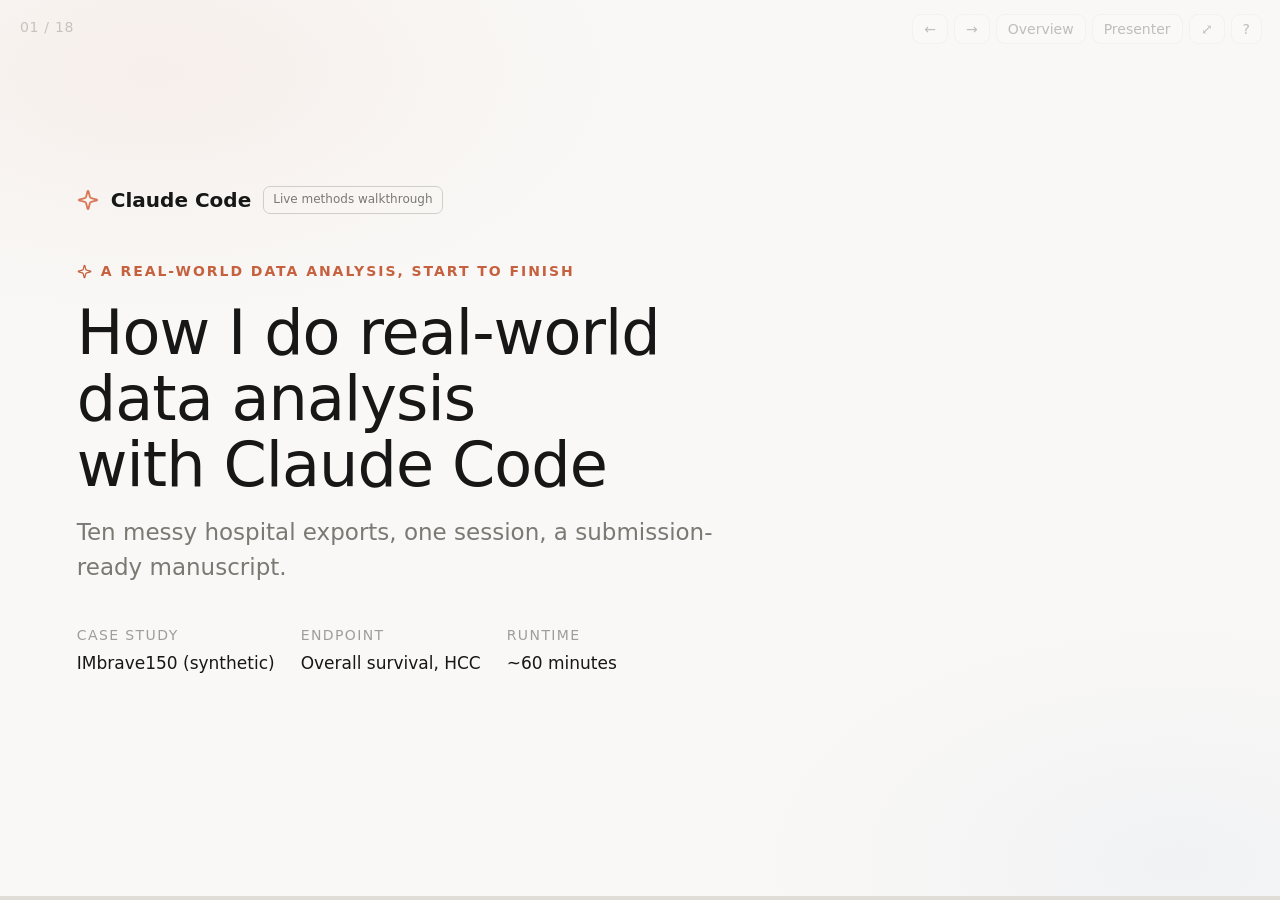
==== claude-demo/index.html @ f482099f "Add interactive Claude Code demo deck for IMbrave150 pipeline A self-contained, fullscreen HTML pres" ====
<!doctype html>
<html lang="en" data-theme="light">
<head>
  <meta charset="utf-8">
  <meta name="viewport" content="width=device-width, initial-scale=1, viewport-fit=cover">
  <title>How I do real-world data analysis with Claude Code — IMbrave150</title>
  <link rel="stylesheet" href="assets/studio.css">
  <link rel="stylesheet" href="assets/deck.css">
</head>
<body>

  <!-- deck: scenes are injected by deck.js from STORYBOARD -->
  <div id="deck"></div>

  <!-- top-left scene counter -->
  <div id="scene-counter" class="scene-counter">00 / 00</div>

  <!-- top-right controls (fade until hover) -->
  <div id="hud">
    <button data-act="prev" title="Previous (←)">←</button>
    <button data-act="next" title="Next (→)">→</button>
    <button data-act="overview" title="Overview (O)">Overview</button>
    <button data-act="speaker" title="Presenter mode (S)">Presenter</button>
    <button data-act="full" title="Fullscreen (F)">⤢</button>
    <button data-act="help" title="Shortcuts (?)">?</button>
  </div>

  <!-- bottom progress + chapter ticks -->
  <div id="progress"><div class="fill"></div></div>
  <div id="chapters"></div>

  <!-- presenter (speaker) pane -->
  <aside id="speaker">
    <div class="sp-clock"><span class="big run">00:00</span><span class="sub">elapsed · target ~60 min</span></div>
    <div class="sp-now-label">Now presenting <button class="sp-lang" data-act="lang" title="Toggle notes language (i)">中文</button></div>
    <div class="sp-title">—</div>
    <div class="sp-act">—</div>
    <div class="sp-notes"></div>
    <div class="sp-step">—</div>
    <div class="sp-next">Up next<div class="nx">—</div></div>
    <div class="sp-bar">
      <button data-act="prev">← Back</button>
      <button data-act="next">Next →</button>
      <button data-act="speaker">Exit presenter</button>
    </div>
  </aside>

  <!-- keyboard help overlay -->
  <div id="help">
    <div class="card">
      <h3>Keyboard</h3>
      <div class="kb">
        <kbd>→ / Space</kbd><span class="d">Next beat / next scene</span>
        <kbd>←</kbd><span class="d">Previous beat / scene</span>
        <kbd>↑ / ↓</kbd><span class="d">Jump whole scene</span>
        <kbd>S</kbd><span class="d">Presenter mode (notes + clock)</span>
        <kbd>i</kbd><span class="d">Toggle speaker notes 中/EN</span>
        <kbd>O</kbd><span class="d">Overview grid</span>
        <kbd>F</kbd><span class="d">Fullscreen</span>
        <kbd>C</kbd><span class="d">Chapter dots</span>
        <kbd>Home / End</kbd><span class="d">First / last scene</span>
        <kbd>?</kbd><span class="d">This help</span>
      </div>
    </div>
  </div>

  <!-- click-to-zoom dialog for conversation blocks -->
  <div id="zoom"><button class="zclose">Close <svg class="lucide" viewBox="0 0 24 24" fill="none" stroke="currentColor" stroke-width="2" stroke-linecap="round" stroke-linejoin="round"><path d="M18 6 6 18"/><path d="m6 6 12 12"/></svg></button><div class="zcard"></div></div>

  <script src="assets/storyboard.js"></script>
  <script src="assets/deck.js"></script>
</body>
</html>
---- claude-demo/assets/studio.css ----
/* =========================================================================
   Claude Demo Studio — shared design system
   Design tokens & component styles reverse-engineered from claude.ai and
   claude.ai/code (Opus 4.8 era, 2026-07). Single source of truth for every
   template. Edit tokens here to re-skin all surfaces at once.
   ========================================================================= */

:root {
  /* Brand ---------------------------------------------------------------- */
  --clay:        #d97757;   /* Anthropic signature clay (spark, send, accent) */
  --clay-emph:   #c6613f;   /* hover / emphasis                              */
  --plan:        #3b7cc4;   /* Plan-mode cool blue                          */
  --amber:       #d98a2b;   /* "Needs input" status dot                     */
  --green:       #4a9d6b;   /* diff additions                               */

  /* Light surfaces ------------------------------------------------------- */
  --bg-page:     hsl(60 14% 97%);   /* #f8f8f6 app background   */
  --bg-surface:  #ffffff;           /* composer / cards         */
  --bg-rail:     hsl(48 12% 96%);   /* chat icon rail           */
  --bg-sidebar:  hsl(60 20% 99%);   /* code labeled sidebar     */
  --bg-card:     hsl(48 12% 96%);
  --bg-user:     hsl(48 9% 93%);    /* user message bubble      */
  --bg-hover:    hsl(48 11% 91%);
  --bg-active:   hsl(48 14% 89%);

  /* Text ----------------------------------------------------------------- */
  --text:        hsl(0 0% 7%);      /* #121212 */
  --text-muted:  hsl(43 3% 47%);
  --text-faint:  hsl(45 3% 61%);

  /* Lines ---------------------------------------------------------------- */
  --border:        hsl(45 8% 88%);
  --border-strong: hsl(45 6% 80%);

  /* Type ----------------------------------------------------------------- */
  --font-sans:  "Anthropic Sans", system-ui, -apple-system, "Segoe UI", Roboto, "PingFang TC", "Microsoft JhengHei", "Noto Sans CJK TC", sans-serif;
  --font-serif: "Anthropic Serif", Georgia, "Times New Roman", "PingFang TC", "Microsoft JhengHei", serif;
  --font-mono:  "Anthropic Mono", ui-monospace, Menlo, Monaco, Consolas, "Liberation Mono", monospace;

  --shadow-composer: 0 2px 12px rgba(40,35,25,.06), 0 0 0 1px var(--border);
  --shadow-pop:      0 8px 28px rgba(30,25,15,.14);
  --radius-bubble:   18px;
  --radius-composer: 26px;
  --content-max:     740px;
}

:root[data-theme="dark"] {
  --bg-page:     hsl(60 3% 12%);
  --bg-surface:  hsl(60 3% 16%);
  --bg-rail:     hsl(60 3% 11%);
  --bg-sidebar:  hsl(60 3% 10%);
  --bg-card:     hsl(60 3% 15%);
  --bg-user:     hsl(60 3% 20%);
  --bg-hover:    hsl(60 3% 20%);
  --bg-active:   hsl(60 3% 23%);
  --text:        hsl(48 20% 92%);
  --text-muted:  hsl(48 5% 62%);
  --text-faint:  hsl(48 5% 46%);
  --border:      hsl(60 3% 22%);
  --border-strong: hsl(60 3% 30%);
  --shadow-composer: 0 2px 12px rgba(0,0,0,.35), 0 0 0 1px var(--border);
}

* { box-sizing: border-box; margin: 0; padding: 0; }
body { font-family: var(--font-sans); background: var(--bg-page); color: var(--text); font-size: 16px; line-height: 1.6; -webkit-font-smoothing: antialiased; }
.app { display: flex; height: 100vh; overflow: hidden; }

/* ============================ animations (from claude.ai) ================ */
@keyframes fade        { 0% { opacity: 0 } 100% { opacity: 1 } }
@keyframes rise        { 0% { opacity: 0; transform: translateY(8px) } 100% { opacity: 1; transform: none } }
@keyframes spin        { 100% { transform: rotate(360deg) } }
@keyframes pulse       { 50% { opacity: .5 } }
@keyframes blink       { 0%,100% { opacity: 1 } 50% { opacity: 0 } }
@keyframes shimmertext { 0% { background-position: 100% 0 } 65%,100% { background-position: 0 0 } }
@keyframes dot-pulse   { 0%,5% { opacity:.3 } 15%,25% { opacity:1 } 65%,100% { opacity:.3 } }

.anim-fade { animation: fade .45s ease-out both; }
.anim-rise { animation: rise .4s ease-out both; }

/* ============================ chat: icon rail =========================== */
.rail { width: 60px; flex-shrink: 0; background: var(--bg-rail); border-right: 1px solid var(--border); display: flex; flex-direction: column; align-items: center; padding: 16px 0; gap: 6px; }
.rail .logo { color: var(--clay); font-size: 22px; margin-bottom: 8px; }
.rail-btn { width: 40px; height: 40px; display: grid; place-items: center; border-radius: 10px; color: var(--text-muted); cursor: pointer; }
.rail-btn:hover { background: var(--bg-hover); color: var(--text); }
.rail-btn svg { width: 20px; height: 20px; }
.rail .spacer { flex: 1; }
.rail .avatar { width: 34px; height: 34px; border-radius: 50%; background: #2b2b28; color: #fff; display: grid; place-items: center; font-size: 12px; font-weight: 600; }

/* ============================ code: labeled sidebar ==================== */
.sidebar { width: 340px; flex-shrink: 0; background: var(--bg-sidebar); border-right: 1px solid var(--border); display: flex; flex-direction: column; padding: 14px 12px 10px; }
.brand { display: flex; align-items: center; gap: 8px; padding: 4px 6px 14px; }
.brand .wordmark { font-family: var(--font-serif); font-size: 20px; font-weight: 600; }
.brand .pill { font-size: 11px; color: var(--text-muted); border: 1px solid var(--border-strong); border-radius: 7px; padding: 2px 7px; }
.brand .grow { flex: 1; }
.nav-item { display: flex; align-items: center; gap: 11px; padding: 9px 11px; border-radius: 9px; cursor: pointer; font-size: 15px; }
.nav-item:hover { background: var(--bg-hover); }
.nav-item svg { width: 18px; height: 18px; color: var(--text-muted); }
.sec-label { font-size: 12px; color: var(--text-muted); font-weight: 500; padding: 16px 11px 6px; }
.list-item { display: flex; align-items: center; gap: 10px; padding: 7px 11px; border-radius: 8px; cursor: pointer; font-size: 14px; }
.list-item:hover { background: var(--bg-hover); }
.list-item.active { background: var(--bg-active); }
.list-item .name { flex: 1; white-space: nowrap; overflow: hidden; text-overflow: ellipsis; }
.list-item .dot { width: 7px; height: 7px; border-radius: 50%; background: var(--clay); }
.scroll { overflow-y: auto; flex: 1; }
.side-footer { display: flex; align-items: center; gap: 10px; padding: 10px 8px 4px; margin-top: 6px; border-top: 1px solid var(--border); }
.side-footer .avatar { width: 28px; height: 28px; border-radius: 50%; background: #2b2b28; color: #fff; font-size: 11px; font-weight: 600; display: grid; place-items: center; }
.side-footer .who { flex: 1; font-size: 14px; white-space: nowrap; overflow: hidden; text-overflow: ellipsis; }
.side-footer .plan { font-size: 13px; color: var(--text-muted); }

/* ============================ main / thread ============================= */
.main { flex: 1; display: flex; flex-direction: column; min-width: 0; }
.topbar { height: 56px; flex-shrink: 0; display: flex; align-items: center; gap: 10px; padding: 0 20px; }
.topbar .title { font-size: 15px; font-weight: 500; display: inline-flex; align-items: center; gap: 6px; padding: 6px 10px; border-radius: 8px; }
.topbar .title svg { width: 14px; height: 14px; color: var(--text-muted); }
.topbar .mon { color: var(--text-muted); display: grid; place-items: center; }
.topbar .mon svg { width: 18px; height: 18px; }
.topbar .grow { flex: 1; }
.topbar .tool { width: 30px; height: 30px; display: grid; place-items: center; border-radius: 8px; color: var(--text-muted); cursor: pointer; }
.topbar .tool:hover { background: var(--bg-hover); }
.topbar .tool svg { width: 17px; height: 17px; }
.btn-ghost { font-size: 14px; font-weight: 500; padding: 7px 14px; border-radius: 9px; border: 1px solid var(--border-strong); background: var(--bg-surface); color: var(--text); cursor: pointer; }

.thread { flex: 1; overflow-y: auto; padding: 8px 24px 24px; }
.thread-inner { max-width: var(--content-max); margin: 0 auto; }

/* messages */
.msg { margin: 26px 0; }
.msg.user { display: flex; justify-content: flex-end; }
.msg.user .bubble { background: var(--bg-user); padding: 12px 18px; border-radius: var(--radius-bubble); max-width: 78%; }
.msg.assistant .thought { color: var(--text-muted); font-size: 14px; margin-bottom: 14px; display: inline-flex; align-items: center; gap: 6px; white-space: nowrap; }
.msg.assistant .thought svg { width: 14px; height: 14px; flex-shrink: 0; }
.msg.assistant .content > * + * { margin-top: 14px; }
.msg.assistant h3 { font-size: 20px; font-weight: 600; line-height: 1.35; }
.msg.assistant ul { padding-left: 22px; }
.msg.assistant li { margin: 4px 0; }
.msg.assistant strong { font-weight: 600; }
.msg.assistant pre { background: hsl(48 10% 95%); border: 1px solid var(--border); border-radius: 10px; padding: 14px 16px; overflow-x: auto; font-family: var(--font-mono); font-size: 13.5px; line-height: 1.55; }
:root[data-theme="dark"] .msg.assistant pre { background: hsl(60 3% 13%); }
.msg.assistant code { font-family: var(--font-mono); font-size: .92em; }
.actions { display: flex; gap: 4px; margin-top: 16px; }
.act { width: 32px; height: 32px; display: grid; place-items: center; border-radius: 8px; color: var(--text-muted); cursor: pointer; }
.act:hover { background: var(--bg-hover); color: var(--text); }
.act svg { width: 17px; height: 17px; }

/* thinking spark + streaming caret */
.spark-thinking { color: var(--clay); font-size: 26px; display: inline-block; animation: spin 3.2s linear infinite, pulse 1.6s ease-in-out infinite; }
.shimmer-label { font-size: 14px; font-weight: 500; background: linear-gradient(100deg, var(--text-muted) 30%, var(--text) 50%, var(--text-muted) 70%); background-size: 200% 100%; -webkit-background-clip: text; background-clip: text; color: transparent; animation: shimmertext 1.8s ease-in-out infinite; }
.caret { display: inline-block; width: 9px; height: 1.05em; margin-left: 2px; background: var(--clay); vertical-align: text-bottom; border-radius: 1px; animation: blink 1s step-end infinite; }

/* greeting / empty state */
.greeting { text-align: center; margin: min(16vh,130px) auto 26px; font-family: var(--font-serif); font-size: 34px; font-weight: 400; display: flex; align-items: center; justify-content: center; gap: 12px; animation: fade .6s ease-out both; }
.greeting .spark { color: var(--clay); font-size: 30px; }
.greeting .name { color: var(--text-muted); }
.welcome { display: flex; align-items: center; gap: 12px; font-size: 26px; font-weight: 600; margin: 40px 0; }
.welcome .spark { color: var(--clay); font-size: 24px; }
.welcome .name { color: var(--text-muted); }

/* ============================ chat composer ============================ */
.composer-wrap { padding: 0 24px 14px; }
.composer-inner { max-width: var(--content-max); margin: 0 auto; }
.composer { background: var(--bg-surface); border-radius: var(--radius-composer); box-shadow: var(--shadow-composer); padding: 14px 16px 10px; }
.composer .input { min-height: 26px; color: var(--text); font-size: 16px; outline: none; }
.composer .input:empty::before { content: attr(data-placeholder); color: var(--text-faint); }
.composer-row { display: flex; align-items: center; margin-top: 10px; }
.icon-btn { width: 34px; height: 34px; display: grid; place-items: center; border-radius: 9px; color: var(--text-muted); border: none; background: transparent; cursor: pointer; }
.icon-btn:hover { background: var(--bg-hover); color: var(--text); }
.icon-btn svg { width: 19px; height: 19px; }
.composer-row .grow { flex: 1; }
.model-pill { display: inline-flex; align-items: center; gap: 5px; font-size: 14px; color: var(--text-muted); padding: 6px 8px; border-radius: 8px; }
.model-pill b { color: var(--text); font-weight: 500; }
.model-pill svg { width: 13px; height: 13px; }
.send { width: 34px; height: 34px; border-radius: 10px; background: var(--clay); color: #fff; border: none; display: grid; place-items: center; cursor: pointer; }
.send:hover { background: var(--clay-emph); }
.send svg { width: 18px; height: 18px; }
.disclaimer { text-align: center; font-size: 12px; color: var(--text-muted); padding: 6px 0 10px; }

/* suggestion chips */
.chips { display: flex; gap: 8px; justify-content: center; margin-top: 14px; flex-wrap: wrap; }
.chip { display: inline-flex; align-items: center; gap: 7px; font-size: 14px; padding: 8px 14px; border: 1px solid var(--border); border-radius: 11px; background: var(--bg-surface); cursor: pointer; }
.chip:hover { background: var(--bg-hover); }

/* ============================ code session ============================= */
.turn { margin: 22px 0; }
.a-text p { margin: 10px 0; }
.u-msg { display: flex; justify-content: flex-end; }
.u-msg .bubble { background: var(--bg-user); padding: 11px 16px; border-radius: 16px; max-width: 80%; font-size: 14.5px; }

.tool-row { display: flex; align-items: center; gap: 8px; padding: 7px 2px; color: var(--text-muted); font-size: 14px; cursor: pointer; width: fit-content; }
.tool-row .verb { color: var(--text); font-weight: 500; }
.tool-row.running .verb { background: linear-gradient(100deg, var(--text-muted) 30%, var(--text) 50%, var(--text-muted) 70%); background-size: 200% 100%; -webkit-background-clip: text; background-clip: text; color: transparent; animation: shimmertext 1.6s ease-in-out infinite; }
.tool-row .chev { width: 15px; height: 15px; transition: transform .15s; }
.tool-row.open .chev { transform: rotate(90deg); }
.tool-detail { margin: 4px 0 10px; border: 1px solid var(--border); border-radius: 10px; overflow: hidden; }
.tool-detail .head { background: var(--bg-card); padding: 8px 14px; font-family: var(--font-mono); font-size: 13px; color: var(--text-muted); border-bottom: 1px solid var(--border); }
.tool-detail pre { padding: 12px 14px; font-family: var(--font-mono); font-size: 13px; line-height: 1.5; overflow-x: auto; color: var(--text); }
.tool-detail pre .add { color: var(--green); }
.tool-detail pre .rm { color: var(--clay-emph); }

.status { display: flex; align-items: center; gap: 10px; margin: 18px 0 4px; color: var(--text-muted); font-size: 14px; }
.status .spark { color: var(--clay); font-size: 18px; display: inline-block; animation: spin 3.2s linear infinite, pulse 1.6s ease-in-out infinite; }

/* AskUserQuestion option picker */
.askq { border: 1px solid var(--border-strong); border-radius: 14px; background: var(--bg-surface); padding: 16px 18px; margin: 16px 0; max-width: 620px; }
.askq .qchip { display: inline-block; font-size: 11px; font-weight: 600; letter-spacing: .3px; text-transform: uppercase; color: var(--clay-emph); background: hsl(15 60% 94%); border-radius: 6px; padding: 3px 8px; margin-bottom: 10px; }
:root[data-theme="dark"] .askq .qchip { background: hsl(15 30% 22%); }
.askq .q { font-size: 15.5px; font-weight: 500; margin-bottom: 14px; }
.opt { display: flex; gap: 12px; align-items: flex-start; padding: 12px 14px; border: 1px solid var(--border); border-radius: 11px; margin-bottom: 8px; cursor: pointer; }
.opt:hover { background: var(--bg-hover); }
.opt.selected { border-color: var(--clay); background: hsl(15 60% 97%); }
:root[data-theme="dark"] .opt.selected { background: hsl(15 25% 18%); }
.opt .key { flex-shrink: 0; width: 22px; height: 22px; border-radius: 6px; border: 1px solid var(--border-strong); display: grid; place-items: center; font-size: 12px; color: var(--text-muted); font-weight: 600; }
.opt.selected .key { background: var(--clay); border-color: var(--clay); color: #fff; }
.opt .box { flex-shrink: 0; width: 20px; height: 20px; border-radius: 6px; border: 1.5px solid var(--border-strong); display: grid; place-items: center; margin-top: 1px; }
.opt.selected .box { background: var(--clay); border-color: var(--clay); }
.opt .box svg { width: 13px; height: 13px; color: #fff; opacity: 0; }
.opt.selected .box svg { opacity: 1; }
.opt .body .label { font-weight: 600; font-size: 14.5px; }
.opt .body .desc { font-size: 13.5px; color: var(--text-muted); margin-top: 2px; }
.askq .foot { display: flex; align-items: center; gap: 10px; margin-top: 12px; }
.askq .hint { font-size: 12.5px; color: var(--text-faint); }
.askq .grow { flex: 1; }
.askq .submit { background: var(--clay); color: #fff; border: none; font-size: 13.5px; font-weight: 500; padding: 8px 16px; border-radius: 9px; cursor: pointer; }

/* code composer + permission modes */
.cc-composer-wrap { padding: 0 32px 20px; }
.cc-composer-inner { max-width: 860px; margin: 0 auto; }
.plan-banner, .bypass-banner { display: none; align-items: center; gap: 8px; font-size: 13.5px; border-radius: 10px; padding: 8px 12px; margin-bottom: 8px; }
.plan-banner { color: var(--plan); background: hsl(210 60% 96%); border: 1px solid hsl(210 55% 86%); }
.bypass-banner { color: var(--clay-emph); background: hsl(15 65% 96%); border: 1px solid hsl(15 60% 86%); }
:root[data-theme="dark"] .plan-banner { background: hsl(210 40% 16%); border-color: hsl(210 35% 30%); color: #7fb0e0; }
:root[data-theme="dark"] .bypass-banner { background: hsl(15 35% 17%); border-color: hsl(15 35% 32%); color: #e0a284; }
.plan-banner svg, .bypass-banner svg { width: 15px; height: 15px; }
body.is-plan .plan-banner { display: flex; }
body.is-bypass .bypass-banner { display: flex; }
.task-box { background: var(--bg-surface); border: 1px solid var(--border-strong); border-radius: 14px; padding: 13px 16px; display: flex; align-items: center; gap: 10px; }
.task-box .input { flex: 1; font-size: 15px; color: var(--text-faint); }
.task-box .stop { width: 24px; height: 24px; border: 1px solid var(--border-strong); border-radius: 6px; display: grid; place-items: center; }
.task-box .stop i { width: 9px; height: 9px; background: var(--text-muted); border-radius: 2px; display: block; }
.task-row { display: flex; align-items: center; gap: 8px; margin-top: 11px; padding: 0 2px; }
.mini { width: 28px; height: 28px; display: grid; place-items: center; border-radius: 7px; color: var(--text-muted); cursor: pointer; }
.mini:hover { background: var(--bg-hover); }
.mini svg { width: 16px; height: 16px; }
.task-row .grow { flex: 1; }
.task-row .meta { font-size: 14px; color: var(--text-muted); padding: 5px 8px; }
.spinner { width: 15px; height: 15px; border: 2px solid var(--border-strong); border-top-color: var(--clay); border-radius: 50%; animation: spin .8s linear infinite; }
.mode-wrap { position: relative; }
.mode-btn { display: inline-flex; align-items: center; gap: 6px; font-size: 14px; font-weight: 500; padding: 5px 10px; border-radius: 8px; cursor: pointer; color: rgba(10,10,10,.8); }
:root[data-theme="dark"] .mode-btn { color: hsl(48 15% 85%); }
.mode-btn:hover { background: var(--bg-hover); }
.mode-btn.plan { color: var(--plan); }
.mode-btn.bypass { color: var(--clay-emph); }
.mode-menu { position: absolute; bottom: calc(100% + 10px); left: 0; background: var(--bg-surface); border: 1px solid var(--border); border-radius: 12px; box-shadow: var(--shadow-pop); padding: 6px; min-width: 236px; z-index: 20; }
.mode-menu .mhead { font-size: 12px; color: var(--text-muted); padding: 7px 10px 5px; }
.mode-item { display: flex; align-items: center; gap: 10px; padding: 9px 10px; border-radius: 8px; cursor: pointer; font-size: 14px; }
.mode-item:hover { background: var(--bg-hover); }
.mode-item.active { background: var(--bg-active); }
.mode-item .grow { flex: 1; }
.mode-item .k { font-size: 12px; color: var(--text-faint); }
.mode-item.plan-row .lbl { color: var(--plan); font-weight: 500; }
.mode-item.bypass-row .lbl { color: var(--clay-emph); font-weight: 500; }

.hidden { display: none !important; }

/* ========================================================================
   Presentation frame — macOS window on a background, with a zoomable camera.
   Enabled per-scenario via `frame` / `camera` (see frame.js, camera.js).
   ======================================================================== */
.backdrop {
  min-height: 100vh; width: 100%;
  display: grid; place-items: center;
  padding: var(--frame-pad, 64px);
  position: relative; overflow: hidden;
}
/* soft decorative glow behind the window */
.backdrop::before {
  content: ""; position: absolute; inset: -20% -10% auto -10%; height: 70%;
  background: radial-gradient(60% 100% at 50% 0%, rgba(255,255,255,.35), transparent 70%);
  pointer-events: none;
}
/* background presets (data-bg) */
.backdrop[data-bg="clay"]   { background: linear-gradient(145deg, #e8a07e 0%, #d97757 45%, #b5502f 100%); }
.backdrop[data-bg="sunset"] { background: linear-gradient(160deg, #f6d365 0%, #fda085 40%, #f76b8a 100%); }
.backdrop[data-bg="dusk"]   { background: linear-gradient(160deg, #2b3a67 0%, #4a4e69 55%, #22223b 100%); }
.backdrop[data-bg="mesh"]   { background:
  radial-gradient(45% 55% at 15% 20%, rgba(217,119,87,.75), transparent 60%),
  radial-gradient(40% 50% at 85% 15%, rgba(120,150,220,.65), transparent 60%),
  radial-gradient(55% 60% at 75% 85%, rgba(240,180,120,.7), transparent 60%),
  linear-gradient(160deg, #f3efe9, #e9e4dc); }
.backdrop[data-bg="paper"]  { background: hsl(45 20% 92%); }
.backdrop[data-bg="ink"]    { background: radial-gradient(120% 120% at 50% 0%, #26262b, #131316); }

/* the camera: a transform layer we pan/zoom */
.camera {
  transform-origin: center center;
  transition: transform var(--cam-ms, 900ms) cubic-bezier(.4, 0, .2, 1);
  will-change: transform;
}

/* the macOS window chrome */
.mac-window {
  border-radius: 13px; overflow: hidden; background: var(--bg-page);
  box-shadow: 0 40px 90px -20px rgba(20,15,10,.55), 0 0 0 1px rgba(0,0,0,.06),
              0 2px 6px rgba(0,0,0,.12);
  width: var(--win-w, 1200px); max-width: 100%;
}
.titlebar {
  height: 40px; flex-shrink: 0; display: flex; align-items: center;
  gap: 10px; padding: 0 14px; position: relative;
  background: color-mix(in srgb, var(--bg-page) 82%, #fff);
  border-bottom: 1px solid var(--border);
}
:root[data-theme="dark"] .titlebar { background: color-mix(in srgb, var(--bg-page) 70%, #000); }
.lights { display: flex; gap: 8px; }
.light { width: 12px; height: 12px; border-radius: 50%; box-shadow: inset 0 0 0 .5px rgba(0,0,0,.15); }
.light.r { background: #ff5f57; } .light.y { background: #febc2e; } .light.g { background: #28c840; }
.titlebar .wtitle {
  position: absolute; left: 0; right: 0; text-align: center;
  font-size: 13px; color: var(--text-muted); pointer-events: none;
}
.window-body { position: relative; overflow: hidden; height: var(--win-h, 760px); }

/* when framed, the app fills the window body instead of the viewport */
body.framed .window-body .app { height: 100%; }
body.framed { overflow: auto; }

/* fake cursor (cursor.js): move / click ripple / typing */
.studio-cursor {
  position: fixed; left: 0; top: 0; z-index: 80; pointer-events: none;
  margin-left: -4px; margin-top: -2px;
  filter: drop-shadow(0 2px 3px rgba(0,0,0,.4));
  transition: transform 600ms cubic-bezier(.4, 0, .2, 1);
}
.studio-cursor svg { width: 24px; height: 24px; display: block; }
.studio-cursor::after {
  content: ""; position: absolute; left: 50%; top: 50%; width: 40px; height: 40px;
  margin: -20px 0 0 -20px; border-radius: 50%; border: 2px solid var(--clay); opacity: 0;
}
.studio-cursor.click::after { animation: cur-ripple .5s ease-out; }
@keyframes cur-ripple { 0% { transform: scale(.2); opacity: .75 } 100% { transform: scale(1.1); opacity: 0 } }

/* demo controls — hidden during recording via body.recording */
.demo-toggle { position: fixed; top: 12px; right: 16px; z-index: 60; display: flex; gap: 6px; }
.demo-toggle button { font-size: 12px; padding: 6px 11px; border-radius: 8px; border: 1px solid var(--border-strong); background: var(--bg-surface); color: var(--text); cursor: pointer; }
body.recording .demo-toggle { display: none; }
---- claude-demo/assets/deck.css ----
/* =========================================================================
   IMbrave150 × Claude Code — presentation deck
   Layered on top of studio.css design tokens (clay / warm-white / serif).
   A full-bleed, step-through slide engine with an embedded animated
   Claude Code session surface and a presenter (speaker) mode.
   ========================================================================= */

:root {
  --deck-max: 1180px;
  --ease: cubic-bezier(.4, 0, .2, 1);
  --ink: hsl(0 0% 9%);
  --paper: hsl(48 22% 97%);
  --paper-2: hsl(46 20% 94%);
  --hair: hsl(45 12% 86%);
  --clay-soft: hsl(15 62% 96%);
}

html, body { height: 100%; }
body {
  background:
    radial-gradient(60% 45% at 12% 8%, rgba(217,119,87,.07), transparent 60%),
    radial-gradient(55% 45% at 92% 96%, rgba(120,150,220,.06), transparent 60%),
    var(--paper);
  color: var(--ink);
  overflow: hidden;
  font-family: var(--font-sans);
}

/* ------------------------------------------------------------------ stage */
#deck {
  position: fixed; inset: 0;
  display: grid; place-items: center;
}
.scene {
  position: absolute; inset: 0;
  display: none;
  grid-template-rows: 1fr;
  padding: clamp(28px, 5vh, 64px) clamp(32px, 6vw, 104px) 84px;
  opacity: 0;
}
.scene.active { display: grid; }
.scene.enter { animation: sceneIn .6s var(--ease) both; }
@keyframes sceneIn { from { opacity: 0; transform: translateY(14px) scale(.995); } to { opacity: 1; transform: none; } }

.scene-inner {
  width: 100%; max-width: var(--deck-max);
  margin: 0 auto; align-self: center;
  display: flex; flex-direction: column;
  min-height: 0;
}

/* act eyebrow */
.eyebrow {
  display: inline-flex; align-items: center; gap: 9px;
  font-size: 13px; font-weight: 600; letter-spacing: .14em;
  text-transform: uppercase; color: var(--clay-emph);
  margin-bottom: 18px;
}
.eyebrow .spark { font-size: 15px; animation: spin 5s linear infinite; }
.eyebrow .num { color: var(--text-faint); font-weight: 500; letter-spacing: .05em; }

/* headings */
.display {
  font-family: var(--font-serif); font-weight: 500;
  font-size: clamp(30px, 5.2vw, 62px); line-height: 1.06;
  letter-spacing: -.015em; margin: 0 0 18px;
}
.subhead {
  font-size: clamp(17px, 2.1vw, 23px); color: var(--text-muted);
  line-height: 1.5; max-width: 30em;
}
h2.scene-h {
  font-family: var(--font-serif); font-weight: 500;
  font-size: clamp(26px, 3.6vw, 42px); line-height: 1.12;
  letter-spacing: -.01em; margin: 0 0 8px;
}
.scene-lede { font-size: clamp(16px, 1.7vw, 20px); color: var(--text-muted); max-width: 34em; line-height: 1.5; }

/* ------------------------------------------------------------------ title scene */
.title-scene .scene-inner { align-items: flex-start; }
.title-wordmark {
  display: flex; align-items: center; gap: 12px; margin-bottom: 44px;
  font-family: var(--font-serif); font-size: 20px; font-weight: 600;
}
.title-wordmark .spark { color: var(--clay); font-size: 22px; animation: spin 6s linear infinite; }
.title-wordmark .pill {
  font-family: var(--font-sans); font-size: 12px; font-weight: 500;
  color: var(--text-muted); border: 1px solid var(--border-strong);
  border-radius: 7px; padding: 3px 9px;
}
.title-meta { display: flex; gap: 26px; margin-top: 40px; flex-wrap: wrap; }
.title-meta .item .k { font-size: 12px; letter-spacing: .1em; text-transform: uppercase; color: var(--text-faint); }
.title-meta .item .v { font-size: 17px; font-weight: 500; margin-top: 3px; }

/* ------------------------------------------------------------------ two-column concept layout */
.cols { display: grid; grid-template-columns: 1fr 1fr; gap: clamp(28px, 4vw, 64px); align-items: start; margin-top: 22px; min-height: 0; }
.cols.narrow-left { grid-template-columns: .82fr 1.18fr; }
.cols.wide-left { grid-template-columns: 1.15fr .85fr; }
.stack > * + * { margin-top: 16px; }

/* bullet list, revealed step by step */
.beats { list-style: none; }
.beats li {
  display: flex; gap: 13px; padding: 11px 0;
  font-size: clamp(15px, 1.55vw, 19px); line-height: 1.45;
  border-bottom: 1px solid var(--hair);
  opacity: .28; filter: saturate(.4);
  transition: opacity .45s var(--ease), filter .45s var(--ease), transform .45s var(--ease);
}
.beats li.on { opacity: 1; filter: none; }
.beats li.cur { transform: translateX(3px); }
.beats li .mk {
  flex-shrink: 0; width: 24px; height: 24px; border-radius: 7px;
  background: var(--clay-soft); color: var(--clay-emph);
  display: grid; place-items: center; font-size: 13px; font-weight: 700;
  margin-top: 1px;
}
.beats li b { font-weight: 600; }
.beats li .sub { display: block; color: var(--text-muted); font-size: .84em; margin-top: 3px; }

/* callout / key-number card */
.stat-row { display: flex; gap: 16px; flex-wrap: wrap; margin-top: 8px; }
.stat {
  background: var(--bg-surface); border: 1px solid var(--hair);
  border-radius: 16px; padding: 18px 22px; min-width: 150px;
  box-shadow: 0 1px 2px rgba(40,35,25,.04);
}
.stat .v { font-family: var(--font-serif); font-size: clamp(26px, 3.2vw, 40px); font-weight: 500; letter-spacing: -.01em; }
.stat .v.clay { color: var(--clay-emph); }
.stat .v.grey { color: var(--text-muted); }
.stat .k { font-size: 13px; color: var(--text-muted); margin-top: 4px; }
.stat .ci { font-size: 12px; color: var(--text-faint); margin-top: 2px; font-family: var(--font-mono); }

.callout {
  display: flex; gap: 12px; align-items: flex-start;
  background: var(--clay-soft); border: 1px solid hsl(15 55% 88%);
  border-radius: 14px; padding: 15px 18px; font-size: clamp(15px,1.5vw,18px);
  line-height: 1.45; color: var(--ink);
}
.callout .spark { color: var(--clay); font-size: 18px; flex-shrink: 0; margin-top: 1px; }
.callout b { color: var(--clay-emph); }

/* ------------------------------------------------------------------ pipeline map (scene 2) */
.pipe { display: flex; align-items: stretch; gap: 0; margin-top: 30px; flex-wrap: wrap; }
.pipe .node {
  flex: 1; min-width: 130px; position: relative;
  background: var(--bg-surface); border: 1px solid var(--hair);
  border-radius: 14px; padding: 16px 15px; text-align: center;
  opacity: .3; transition: opacity .5s var(--ease), transform .5s var(--ease), box-shadow .5s;
}
.pipe .node.on { opacity: 1; transform: translateY(-2px); box-shadow: 0 6px 20px rgba(40,35,25,.08); }
.pipe .node .ic { font-size: 22px; margin-bottom: 8px; }
.pipe .node .t { font-size: 14px; font-weight: 600; }
.pipe .node .d { font-size: 12px; color: var(--text-muted); margin-top: 3px; line-height: 1.35; }
.pipe .arrow { align-self: center; color: var(--text-faint); font-size: 20px; padding: 0 6px; opacity: .3; transition: opacity .5s; }
.pipe .arrow.on { opacity: 1; color: var(--clay); }

/* ------------------------------------------------------------------ dialect / schema table (scene 3) */
.dtable { width: 100%; border-collapse: collapse; font-size: 14px; margin-top: 8px; }
.dtable th { text-align: left; font-weight: 600; color: var(--text-muted); font-size: 12.5px; letter-spacing: .03em; text-transform: uppercase; padding: 8px 12px; border-bottom: 1px solid var(--border-strong); }
.dtable td { padding: 10px 12px; border-bottom: 1px solid var(--hair); vertical-align: top; }
.dtable tr { opacity: .25; transition: opacity .45s var(--ease); }
.dtable tr.on { opacity: 1; }
.dtable code { font-family: var(--font-mono); font-size: 12.5px; background: var(--bg-card); padding: 1px 5px; border-radius: 5px; }
.tag { display: inline-block; font-size: 11px; font-weight: 600; padding: 2px 8px; border-radius: 6px; }
.tag.alpha { background: hsl(150 40% 92%); color: hsl(150 40% 30%); }
.tag.beta  { background: hsl(210 55% 93%); color: hsl(210 55% 38%); }
.tag.gamma { background: hsl(35 70% 90%); color: hsl(35 65% 36%); }

/* ------------------------------------------------------------------ Claude Code session surface (embedded, framed) */
/* FIXED-height window: titlebar + scrolling thread + composer pinned to the
   bottom. New messages append at the bottom and push older ones up as the
   thread auto-scrolls. */
.session {
  display: flex; flex-direction: column; min-height: 0;
  align-self: center; width: 100%;
}
.mac {
  border-radius: 13px; overflow: hidden; background: var(--bg-page);
  box-shadow: 0 30px 70px -24px rgba(20,15,10,.42), 0 0 0 1px rgba(0,0,0,.05);
  display: flex; flex-direction: column;
  height: min(72vh, 760px); flex: none;         /* <-- fixed height */
  transform-origin: 50% 74%;                     /* zoom toward the composer */
  transition: transform .7s var(--ease), box-shadow .7s var(--ease);
  position: relative; z-index: 25;               /* sit above the focus dim */
}
.mac.zoom {
  transform: scale(1.16);
  box-shadow: 0 50px 120px -20px rgba(15,10,6,.7), 0 0 0 1px rgba(0,0,0,.06);
}

/* While the prompt is typed, dim the page AROUND the window — never the
   window itself. The dim lives inside the session scene's own stacking
   context (isolate), and the window sits above it (z-index below), so the
   overlay covers the heading + backdrop but the Claude window stays bright. */
.session-scene .scene-inner { isolation: isolate; }
.session-scene .scene-inner::before {
  content: ""; position: fixed; inset: 0; z-index: 1; pointer-events: none;
  background: rgba(16, 13, 8, .72); opacity: 0;
  transition: opacity .55s var(--ease);
}
body.prompt-focus .scene.active.session-scene .scene-inner::before { opacity: 1; }
.session { position: relative; z-index: 2; }   /* window above the dim */

/* ---- claude.ai-style composer (rich input box with a real send button) ---- */
.sess-composer { padding: 6px 30px 18px; }
.cc-box {
  max-width: 780px; margin: 0 auto;
  background: var(--bg-surface); border: 1px solid var(--border);
  border-radius: 26px; box-shadow: var(--shadow-composer);
  padding: 16px 18px 12px;
}
.cc-input { min-height: 46px; font-size: 16px; line-height: 1.5; color: var(--text); }
.cc-input .prompt-text:empty::before { content: "Reply to Claude…"; color: var(--text-faint); }
.cc-input .prompt-text.typing:empty::before { content: ""; }
.cc-row { display: flex; align-items: center; gap: 8px; margin-top: 8px; }
.cc-row .grow { flex: 1; }
.cc-icon {
  width: 34px; height: 34px; display: grid; place-items: center; border-radius: 10px;
  color: var(--text-muted); background: transparent; border: none; cursor: pointer;
}
.cc-icon:hover { background: var(--bg-hover); color: var(--text); }
.cc-icon svg { width: 19px; height: 19px; }
.cc-toggle { display: inline-flex; background: var(--bg-card); border-radius: 11px; padding: 3px; }
.cc-toggle span { padding: 5px 14px; border-radius: 9px; font-size: 14px; color: var(--text-muted); }
.cc-toggle span.on { background: var(--bg-surface); color: var(--text); box-shadow: 0 1px 2px rgba(0,0,0,.1); }
.cc-model { display: inline-flex; align-items: center; gap: 5px; font-size: 15px; color: var(--text-muted); }
.cc-model b { color: var(--text); font-weight: 500; }
.cc-model .tier { color: var(--text-faint); }
.cc-model svg { width: 15px; height: 15px; }
.cc-send {
  width: 36px; height: 36px; border-radius: 11px; border: none; cursor: pointer;
  background: var(--clay); color: #fff; display: grid; place-items: center;
  transition: background .15s, transform .1s;
}
.cc-send:hover { background: var(--clay-emph); }
.cc-send:active { transform: scale(.92); }
.cc-send svg { width: 18px; height: 18px; }
/* stop button — visible only while the agent is generating */
.cc-stop { display: none; width: 34px; height: 34px; border-radius: 10px; place-items: center;
  border: 1px solid var(--border-strong); background: var(--bg-surface); cursor: pointer; }
.cc-stop:hover { background: var(--bg-hover); }
.cc-stop .cc-sq { width: 11px; height: 11px; border-radius: 2px; background: var(--text); display: block; }
.cc-box.generating .cc-stop { display: grid; }
.cc-box.generating .cc-send { opacity: .4; pointer-events: none; }   /* faded while working */

/* ---- tabbed raw-data viewer ---- */
.data-body { flex: 1; min-height: 0; display: flex; flex-direction: column; }
.data-tabbar { display: flex; gap: 4px; padding: 10px 16px 0; border-bottom: 1px solid var(--border); flex-shrink: 0; }
.tab-btn {
  display: inline-flex; align-items: center; gap: 7px; padding: 8px 14px; font-size: 14px;
  border: none; background: transparent; color: var(--text-muted); cursor: pointer;
  border-radius: 9px 9px 0 0; border-bottom: 2px solid transparent; margin-bottom: -1px;
}
.tab-btn:hover { background: var(--bg-hover); }
.tab-btn.active { color: var(--text); font-weight: 500; border-bottom-color: var(--clay); background: var(--bg-card); }
.data-panels { flex: 1; min-height: 0; overflow: auto; padding: 14px 18px; }
.data-tab { display: none; }
.data-tab.active { display: block; animation: beatIn .35s var(--ease) both; }
.data-caption { font-size: 14px; color: var(--text-muted); margin-bottom: 11px; line-height: 1.5; }
.data-caption code { font-family: var(--font-mono); font-size: 13px; background: var(--bg-card); padding: 1px 5px; border-radius: 5px; }
.data-caption code.hl { color: var(--clay-emph); background: var(--clay-soft); }
.data-table { overflow-x: auto; border: 1px solid var(--hair); border-radius: 10px; cursor: zoom-in; transition: box-shadow .15s; }
.data-table:hover { box-shadow: 0 0 0 2px var(--clay-soft); }
table.dt { border-collapse: collapse; width: 100%; font-size: 14px; }
table.dt th, table.dt td { padding: 7px 12px; text-align: left; white-space: nowrap; border-bottom: 1px solid var(--hair); }
table.dt th { font-weight: 600; color: var(--text-muted); border-bottom: 1px solid var(--border-strong); }
table.dt th.hl { color: var(--clay-emph); }
table.dt td.hl { color: var(--clay-emph); font-weight: 600; }
table.dt td .na { color: var(--text-faint); }
table.dt tbody tr:last-child td { border-bottom: none; }
.tab-btn .tag { font-size: 12px; padding: 1px 7px; }
.data-hint { flex-shrink: 0; text-align: center; font-size: 14px; color: var(--text-faint); padding: 8px 0 12px; }
/* enlarge the data table in the zoom dialog */
#zoom .zcard .data-table { border: none; cursor: default; overflow: auto; max-height: 78vh; }
#zoom .zcard table.dt { font-size: 16px; }
#zoom .zcard table.dt th, #zoom .zcard table.dt td { padding: 9px 16px; }

/* =========================================================================
   Lucide inline icons — sizing + placement (emoji retired everywhere).
   ========================================================================= */
.lucide { width: 1em; height: 1em; display: block; flex-shrink: 0; }
.spark, .spark-mini { display: inline-flex; align-items: center; justify-content: center; }
.eyebrow .spark, .title-wordmark .spark, .callout .spark,
.sess-think .spark, .sess-status .spark { display: inline-flex; }

/* pipeline node icons */
.pipe .node .ic { color: var(--clay-emph); display: flex; justify-content: center; }
.pipe .node .ic svg { width: 26px; height: 26px; }
.pipe .arrow { display: grid; place-items: center; }
.pipe .arrow svg { width: 20px; height: 20px; }

/* tool-row chevron */
.tool-row .chev { display: inline-flex; align-items: center; }
.tool-row .chev svg { width: 15px; height: 15px; }

/* concept bullet markers */
.beats li .mk svg { width: 15px; height: 15px; }

/* zoom close button icon */
#zoom .zclose { display: inline-flex; align-items: center; gap: 6px; }
#zoom .zclose svg { width: 15px; height: 15px; }
.mac .titlebar { height: 40px; flex-shrink: 0; }
.mac .titlebar .wtitle { font-family: var(--font-sans); font-size: 14px; }
.sess-body { flex: 1; min-height: 0; display: flex; flex-direction: column; padding: 4px 0 0; }
.sess-scroll { flex: 1; min-height: 0; overflow-y: auto; scroll-behavior: smooth; padding: 12px 30px 8px; }
.sess-scroll .thread-inner { max-width: 780px; margin: 0 auto; }
.sess-composer { flex-shrink: 0; }               /* pinned to the bottom */

/* beats append and fade/slide in one at a time */
@keyframes beatIn { from { opacity: 0; transform: translateY(14px); } to { opacity: 1; transform: none; } }
.sbeat { display: none; }
.sbeat.show,
.sess-scroll .u-msg-turn,
.sess-scroll .sess-think,
.sess-scroll .sess-status { animation: beatIn .42s var(--ease) both; }
.sbeat.show { display: block; }
.sess-scroll .turn { margin: 16px 0; }
/* clickable conversation blocks (open an enlarged dialog) */
.sess-scroll .turn, .sess-scroll .u-msg-turn { cursor: zoom-in; border-radius: 10px; transition: box-shadow .15s, background .15s; }
.sess-scroll .turn:hover, .sess-scroll .u-msg-turn:hover { box-shadow: 0 0 0 2px var(--clay-soft); }

/* the composer at the bottom, where prompts get typed */
.sess-composer { padding: 6px 30px 16px; }
.sess-composer .task-box { max-width: 760px; margin: 0 auto; border-radius: 16px; }
.sess-composer .prompt-text { color: var(--text); }
.sess-composer .prompt-text.typing::after {
  content: ""; display: inline-block; width: 8px; height: 1.05em;
  background: var(--clay); margin-left: 2px; vertical-align: text-bottom;
  border-radius: 1px; animation: blink 1s step-end infinite;
}
.sess-composer .ph { color: var(--text-faint); }

/* figure reveal card inside a session (or standalone) */
.figure-card {
  background: var(--bg-surface); border: 1px solid var(--hair);
  border-radius: 14px; padding: 14px; margin: 12px 0;
  box-shadow: 0 2px 8px rgba(40,35,25,.05);
}
.figure-card img, .figure-card svg { width: 100%; height: auto; display: block; border-radius: 8px; }
.figure-card .cap { font-size: 13px; color: var(--text-muted); margin-top: 8px; text-align: center; }
/* keep figures inside a session window from dominating the panel */
.sess-scroll .figure-card img { max-height: 42vh; width: auto; max-width: 100%; margin: 0 auto; }

/* big standalone figure (concept scene) */
.figstage { display: grid; place-items: center; min-height: 0; margin-top: 14px; }
.figstage-img { max-width: 100%; max-height: 62vh; border-radius: 12px; border: 1px solid var(--hair); background: #fff; box-shadow: 0 8px 30px rgba(40,35,25,.08); }

/* console block inside tool detail — tighten */
.tool-detail pre { max-height: 240px; overflow: auto; }
.tool-detail pre .hl { color: var(--clay-emph); font-weight: 600; }
.tool-detail pre .dim { color: var(--text-faint); }

/* ---- live-session feel: send, thinking, running, working ---- */
/* the sent prompt as a user bubble */
.sess-scroll .u-msg-turn { margin: 8px 0 4px; animation: rise .4s var(--ease) both; }
.sess-scroll .u-msg .bubble { font-size: 14.5px; white-space: pre-wrap; }

/* thinking row: shimmer → collapsed "Thought for Ns" */
.sess-think { display: flex; align-items: center; gap: 8px; margin: 10px 0 2px; animation: fade .3s ease both; }
.sess-think .spark { color: var(--clay); font-size: 17px; display: inline-block; animation: spin 3s linear infinite, pulse 1.5s ease-in-out infinite; }
.sess-think.collapsed { color: var(--text-muted); font-size: 13.5px; gap: 6px; }
.sess-think.collapsed .spark-mini { color: var(--clay); }

/* tool rows start collapsed/pending; chev muted until resolved */
.tool-row.pending { cursor: default; }
.tool-row.pending .chev { opacity: .35; }
.tool-detail.pending { display: none; }
.tool-row .chev { transition: transform .15s, opacity .2s; }
.tool-row.open .chev { transform: rotate(90deg); }

/* bottom working / done status line */
.sess-status { display: flex; align-items: center; gap: 8px; margin: 14px 0 4px; font-size: 13.5px; color: var(--text-muted); }
.sess-status .spark { color: var(--clay); font-size: 16px; display: inline-block; animation: spin 3s linear infinite, pulse 1.5s ease-in-out infinite; }
.sess-status.done .spark-mini { color: var(--clay); }
.sess-status.done { color: var(--text-faint); }

/* ------------------------------------------------------------------ manuscript scene */
.manuscript {
  background: #fff; border: 1px solid var(--hair); border-radius: 12px;
  box-shadow: 0 12px 40px rgba(40,35,25,.1);
  padding: clamp(22px, 3vw, 44px); overflow: hidden;
  font-family: var(--font-serif); color: hsl(0 0% 15%);
  max-height: 66vh; display: flex; flex-direction: column;
}
.manuscript .mtitle { font-size: 22px; font-weight: 600; line-height: 1.25; text-align: center; }
.manuscript .mauthors { font-size: 13px; color: var(--text-muted); text-align: center; margin-top: 8px; font-family: var(--font-sans); }
.manuscript .mcols { columns: 2; column-gap: 30px; margin-top: 18px; overflow: auto; font-size: 13.5px; line-height: 1.6; }
.manuscript h4 { font-family: var(--font-sans); font-size: 12px; letter-spacing: .08em; text-transform: uppercase; color: var(--clay-emph); margin: 12px 0 5px; break-after: avoid; }
.manuscript p { margin: 0 0 9px; text-align: justify; }
.manuscript .xref {
  font-family: var(--font-mono); font-size: 10.5px; color: var(--clay-emph);
  background: var(--clay-soft); border-radius: 4px; padding: 0 4px; white-space: nowrap;
}
.manuscript .msec { opacity: .18; transition: opacity .6s var(--ease); }
.manuscript .msec.on { opacity: 1; }

/* cross-ref wiring diagram (manuscript concept scene) */
.imrad { display: grid; grid-template-columns: repeat(4, 1fr); gap: 14px; margin-top: 24px; }
.imrad .card {
  background: var(--bg-surface); border: 1px solid var(--hair); border-radius: 14px;
  padding: 16px; opacity: .3; transition: opacity .5s var(--ease), transform .5s;
}
.imrad .card.on { opacity: 1; transform: translateY(-2px); box-shadow: 0 6px 18px rgba(40,35,25,.07); }
.imrad .card .lbl { font-size: 11px; letter-spacing: .1em; text-transform: uppercase; color: var(--clay-emph); font-weight: 700; }
.imrad .card .src { font-size: 13px; color: var(--text-muted); margin-top: 8px; line-height: 1.4; }
.imrad .card .arrow-in { font-size: 11px; color: var(--text-faint); margin-top: 8px; font-family: var(--font-mono); }

/* ------------------------------------------------------------------ closer scene */
.takeaways { display: grid; grid-template-columns: 1fr 1fr; gap: 16px 30px; margin-top: 26px; }
.takeaway { display: flex; gap: 13px; opacity: .3; transition: opacity .5s var(--ease); }
.takeaway.on { opacity: 1; }
.takeaway .n { font-family: var(--font-serif); font-size: 30px; color: var(--clay); line-height: 1; flex-shrink: 0; }
.takeaway .t { font-size: 15px; font-weight: 600; }
.takeaway .d { font-size: 13.5px; color: var(--text-muted); margin-top: 3px; line-height: 1.45; }

/* ------------------------------------------------------------------ progress bar + chapter ticks */
#progress {
  position: fixed; left: 0; right: 0; bottom: 0; height: 4px;
  background: var(--hair); z-index: 40;
}
#progress .fill { height: 100%; background: var(--clay); width: 0; transition: width .4s var(--ease); }
#chapters {
  position: fixed; bottom: 16px; left: 50%; transform: translateX(-50%);
  display: flex; gap: 7px; z-index: 41; padding: 6px 10px;
  background: rgba(255,255,255,.7); backdrop-filter: blur(8px);
  border: 1px solid var(--hair); border-radius: 20px;
  opacity: 0; transition: opacity .3s; pointer-events: none;
}
#chapters.show { opacity: 1; pointer-events: auto; }
#chapters .tick { width: 8px; height: 8px; border-radius: 50%; background: var(--border-strong); cursor: pointer; transition: all .2s; }
#chapters .tick.active { background: var(--clay); transform: scale(1.35); }
#chapters .tick.done { background: var(--clay-emph); opacity: .5; }

/* ------------------------------------------------------------------ HUD (top-right controls) */
#hud {
  position: fixed; top: 14px; right: 18px; z-index: 42;
  display: flex; gap: 6px; opacity: .25; transition: opacity .25s;
}
#hud:hover { opacity: 1; }
#hud button {
  font-size: 12px; padding: 6px 11px; border-radius: 9px;
  border: 1px solid var(--hair); background: rgba(255,255,255,.85);
  color: var(--text); cursor: pointer; font-family: var(--font-sans);
}
#hud button:hover { background: var(--bg-hover); }
.scene-counter {
  position: fixed; top: 16px; left: 20px; z-index: 42;
  font-size: 12px; color: var(--text-faint); font-family: var(--font-mono);
  letter-spacing: .05em; opacity: .55;
}

/* ------------------------------------------------------------------ speaker (presenter) mode */
body.speaker #deck { inset: 0 42% 0 0; }
#speaker {
  position: fixed; top: 0; right: 0; bottom: 0; width: 42%;
  background: hsl(0 0% 10%); color: hsl(48 18% 90%);
  border-left: 1px solid #000; z-index: 50;
  display: none; flex-direction: column; padding: 26px 30px;
  font-family: var(--font-sans);
}
body.speaker #speaker { display: flex; }
#speaker .sp-clock { display: flex; align-items: baseline; gap: 14px; margin-bottom: 18px; }
#speaker .sp-clock .big { font-family: var(--font-mono); font-size: 40px; font-weight: 500; letter-spacing: .02em; }
#speaker .sp-clock .sub { font-size: 13px; color: hsl(48 8% 55%); }
#speaker .sp-clock .run { color: var(--clay); }
#speaker .sp-now-label { font-size: 12px; letter-spacing: .12em; text-transform: uppercase; color: hsl(48 8% 50%); margin-bottom: 6px; display: flex; align-items: center; gap: 10px; }
#speaker .sp-lang { font-size: 12px; letter-spacing: .04em; text-transform: none; color: var(--clay); background: hsl(15 40% 20%); border: 1px solid hsl(15 35% 34%); border-radius: 7px; padding: 3px 10px; cursor: pointer; }
#speaker .sp-lang:hover { background: hsl(15 40% 26%); }
#speaker .sp-title { font-family: var(--font-serif); font-size: 24px; line-height: 1.2; margin-bottom: 4px; }
#speaker .sp-act { font-size: 13px; color: var(--clay); margin-bottom: 16px; }
#speaker .sp-notes { flex: 1; overflow: auto; font-size: 15.5px; line-height: 1.6; color: hsl(48 14% 84%); }
#speaker .sp-notes ul { padding-left: 20px; margin: 8px 0; }
#speaker .sp-notes li { margin: 5px 0; }
#speaker .sp-notes li::marker { color: var(--clay); }
#speaker .sp-notes b { color: hsl(48 30% 92%); }
#speaker .sp-notes .cue {
  display: inline-block; font-family: var(--font-mono); font-size: 12px;
  background: hsl(15 40% 22%); color: hsl(15 60% 78%);
  padding: 1px 7px; border-radius: 5px; margin-right: 6px;
}
#speaker .sp-step {
  font-size: 13px; color: hsl(48 8% 60%); margin: 12px 0;
  padding: 10px 12px; background: hsl(0 0% 14%); border-radius: 9px;
  border-left: 3px solid var(--clay);
}
#speaker .sp-next {
  border-top: 1px solid hsl(0 0% 20%); padding-top: 14px; margin-top: 12px;
  font-size: 13px; color: hsl(48 8% 58%);
}
#speaker .sp-next .nx { color: hsl(48 18% 82%); font-weight: 500; font-size: 15px; margin-top: 3px; }
#speaker .sp-bar { display: flex; gap: 8px; margin-top: 14px; }
#speaker .sp-bar button {
  flex: 1; font-size: 12px; padding: 8px; border-radius: 8px; cursor: pointer;
  background: hsl(0 0% 16%); color: hsl(48 14% 82%); border: 1px solid hsl(0 0% 24%);
}
#speaker .sp-bar button:hover { background: hsl(0 0% 22%); }

/* ------------------------------------------------------------------ overview grid */
body.overview #deck { display: block; overflow: auto; padding: 40px; }
body.overview .scene {
  position: relative; inset: auto; display: block !important; opacity: 1;
  width: 320px; height: 200px; float: left; margin: 10px;
  transform: scale(1); border: 1px solid var(--hair); border-radius: 12px;
  overflow: hidden; padding: 16px; cursor: pointer; background: var(--bg-surface);
  box-shadow: 0 2px 10px rgba(40,35,25,.05);
}
body.overview .scene .scene-inner { transform: scale(.55); transform-origin: top left; width: 180%; pointer-events: none; }
body.overview .scene:hover { border-color: var(--clay); }
body.overview #progress, body.overview #chapters, body.overview #speaker { display: none; }

/* ------------------------------------------------------------------ help overlay */
#help {
  position: fixed; inset: 0; z-index: 60; display: none;
  place-items: center; background: rgba(20,18,14,.55); backdrop-filter: blur(4px);
}
#help.show { display: grid; }
#help .card {
  background: var(--bg-surface); border-radius: 18px; padding: 30px 36px;
  box-shadow: var(--shadow-pop); max-width: 460px;
}
#help h3 { font-family: var(--font-serif); font-size: 22px; margin-bottom: 16px; }
#help .kb { display: grid; grid-template-columns: auto 1fr; gap: 8px 16px; font-size: 14px; }
#help kbd {
  font-family: var(--font-mono); font-size: 12px; background: var(--bg-card);
  border: 1px solid var(--border-strong); border-bottom-width: 2px;
  border-radius: 6px; padding: 2px 8px; justify-self: start;
}
#help .kb .d { color: var(--text-muted); }

/* responsive: stack columns on small viewports */
@media (max-width: 900px) {
  .cols, .cols.narrow-left, .cols.wide-left { grid-template-columns: 1fr; }
  .imrad { grid-template-columns: 1fr 1fr; }
  .takeaways { grid-template-columns: 1fr; }
  body.speaker #deck { inset: 0 0 46% 0; }
  #speaker { top: auto; width: 100%; height: 46%; border-left: none; border-top: 1px solid #000; }
}

/* =========================================================================
   Fixes: single sans typeface + minimum 14px everywhere on screen.
   Monospace is kept ONLY for literal console/code output (column alignment).
   ========================================================================= */
:root { --font-serif: var(--font-sans); }   /* retire the serif display face */

/* bump every sub-14px size up to a legible floor */
.eyebrow { font-size: 14px; }
.title-meta .item .k { font-size: 14px; }
.beats li .sub { font-size: 14px; }
.stat .k { font-size: 14px; }
.stat .ci { font-size: 14px; }
.pipe .node .d { font-size: 14px; }
.pipe .node .t { font-size: 15px; }
.dtable th { font-size: 14px; }
.dtable td { font-size: 15px; }
.dtable td code { font-size: 14px; }
.tag { font-size: 14px; padding: 2px 9px; }
.figure-card .cap { font-size: 14px; }
.manuscript .mtitle { font-size: 21px; }
.manuscript .mauthors { font-size: 14px; }
.manuscript .mcols { font-size: 15px; line-height: 1.6; }
.manuscript h4 { font-size: 14px; }
.manuscript .xref { font-size: 14px; padding: 1px 6px; }
.imrad .card .lbl { font-size: 14px; }
.imrad .card .src { font-size: 15px; }
.imrad .card .arrow-in { font-size: 14px; }
.takeaway .d { font-size: 15px; }
#hud button { font-size: 14px; }
.scene-counter { font-size: 14px; font-family: var(--font-sans); }
#help kbd { font-size: 14px; }
#help .kb { font-size: 15px; }

/* session surface: keep console monospaced but >= 14px */
.tool-row { font-size: 15px; }
.tool-detail .head { font-size: 14px; }
.tool-detail pre { font-size: 14px; line-height: 1.55; }
.a-text p, .a-text { font-size: 16px; }
.u-msg .bubble { font-size: 15px; }
.sess-think, .sess-think.collapsed { font-size: 14.5px; }
.sess-status { font-size: 14.5px; }
.figure-card .cap { font-size: 14px; }

/* presenter pane: legible too */
#speaker .sp-clock .sub { font-size: 14px; }
#speaker .sp-act { font-size: 14px; }
#speaker .sp-notes .cue { font-size: 14px; }
#speaker .sp-step { font-size: 14px; }
#speaker .sp-next { font-size: 14px; }
#speaker .sp-bar button { font-size: 14px; }

/* =========================================================================
   Click-to-zoom: any conversation block opens enlarged over a dimmed page.
   ========================================================================= */
#zoom {
  position: fixed; inset: 0; z-index: 70; display: none; place-items: center;
  background: rgba(20, 17, 12, .64); backdrop-filter: blur(4px);
  padding: 5vh 5vw;
}
#zoom.show { display: grid; animation: fade .22s ease both; }
#zoom .zcard {
  background: var(--bg-surface); color: var(--text);
  border-radius: 18px; box-shadow: var(--shadow-pop);
  max-width: 1040px; width: 100%; max-height: 88vh; overflow: auto;
  padding: 32px 38px; animation: beatIn .3s var(--ease) both;
}
#zoom .zclose {
  position: absolute; top: 22px; right: 26px; font-size: 15px; color: #fff;
  background: rgba(255,255,255,.14); border: 1px solid rgba(255,255,255,.25);
  border-radius: 9px; padding: 7px 13px; cursor: pointer;
}
#zoom .zclose:hover { background: rgba(255,255,255,.25); }
/* enlarge cloned content */
#zoom .zcard .tool-row { font-size: 18px; margin-bottom: 6px; }
#zoom .zcard .tool-detail { margin: 0; }
#zoom .zcard .tool-detail .head { font-size: 15px; }
#zoom .zcard .tool-detail pre { font-size: 17px; line-height: 1.6; max-height: none; }
#zoom .zcard .a-text, #zoom .zcard .a-text p { font-size: 20px; line-height: 1.6; }
#zoom .zcard .u-msg { justify-content: flex-start; }
#zoom .zcard .u-msg .bubble { font-size: 19px; max-width: 100%; }
#zoom .zcard .callout { font-size: 19px; }
#zoom .zcard .figure-card { border: none; box-shadow: none; padding: 0; }
#zoom .zcard .figure-card img { max-height: 74vh; width: auto; margin: 0 auto; }
#zoom .zcard .figure-card .cap { font-size: 16px; }
/* modal position counter + hint */
#zoom .zmeta {
  display: flex; align-items: center; justify-content: space-between;
  font-size: 14px; color: var(--text-faint); font-family: var(--font-sans);
  margin: -6px 0 16px; padding-bottom: 11px; border-bottom: 1px solid var(--hair);
}
#zoom .zmeta .zhint { color: var(--text-faint); }
#zoom .zbody { min-height: 40px; }
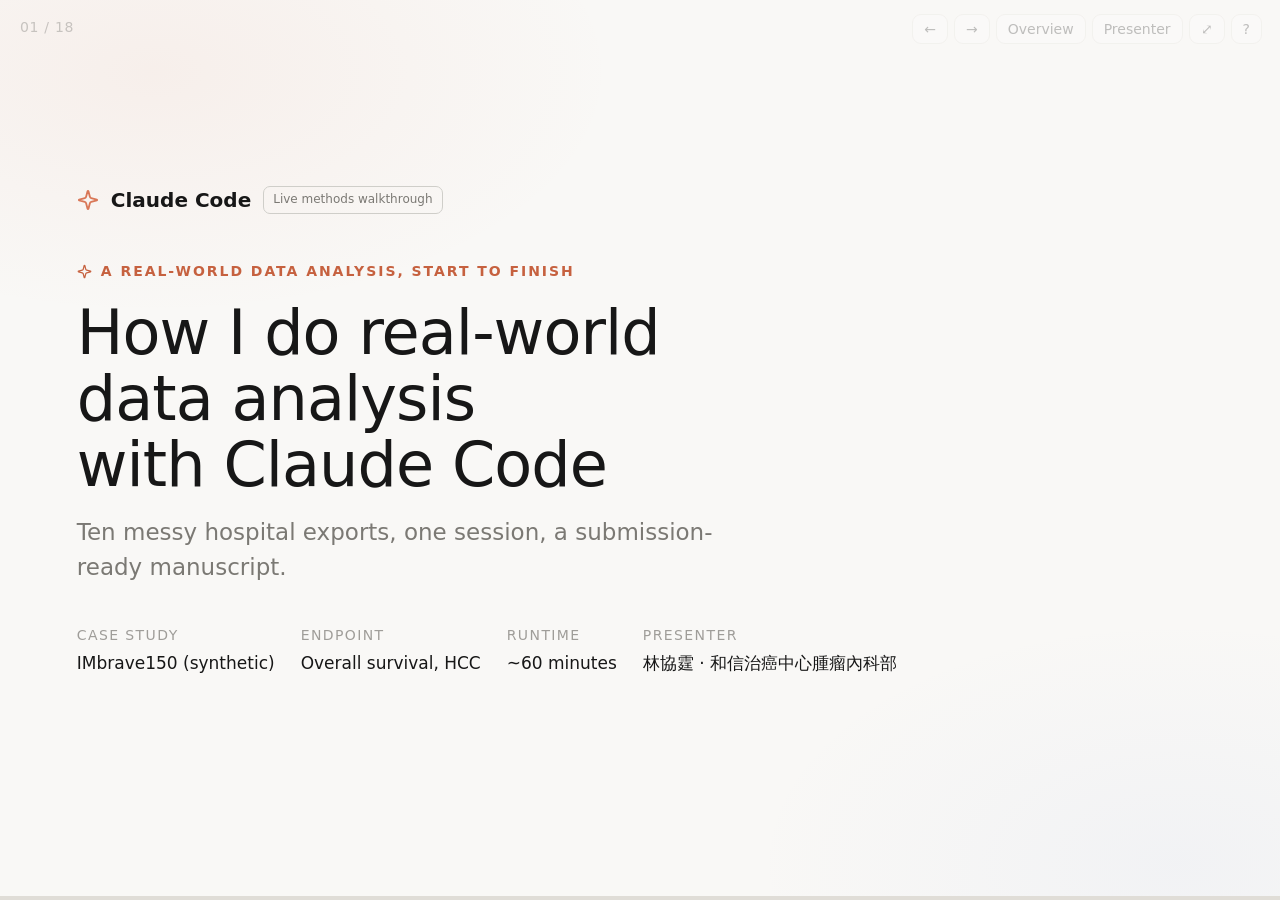
==== commit 9d6767f4: "Add presenter credit to head meta, speaker pane, and README 林協霆 · 和信治癌中心腫瘤內科部 now appears in <meta n" ====
--- a/claude-demo/index.html
+++ b/claude-demo/index.html
@@ -3,6 +3,7 @@
 <head>
   <meta charset="utf-8">
   <meta name="viewport" content="width=device-width, initial-scale=1, viewport-fit=cover">
+  <meta name="author" content="林協霆 (Hsieh-Ting Lin) · 和信治癌中心腫瘤內科部">
   <title>How I do real-world data analysis with Claude Code — IMbrave150</title>
   <link rel="stylesheet" href="assets/studio.css">
   <link rel="stylesheet" href="assets/deck.css">
@@ -32,6 +33,7 @@
   <!-- presenter (speaker) pane -->
   <aside id="speaker">
     <div class="sp-clock"><span class="big run">00:00</span><span class="sub">elapsed · target ~60 min</span></div>
+    <div class="sp-presenter" style="font-size:13px;opacity:.65;margin:-4px 0 10px">林協霆 · 和信治癌中心腫瘤內科部</div>
     <div class="sp-now-label">Now presenting <button class="sp-lang" data-act="lang" title="Toggle notes language (i)">中文</button></div>
     <div class="sp-title">—</div>
     <div class="sp-act">—</div>
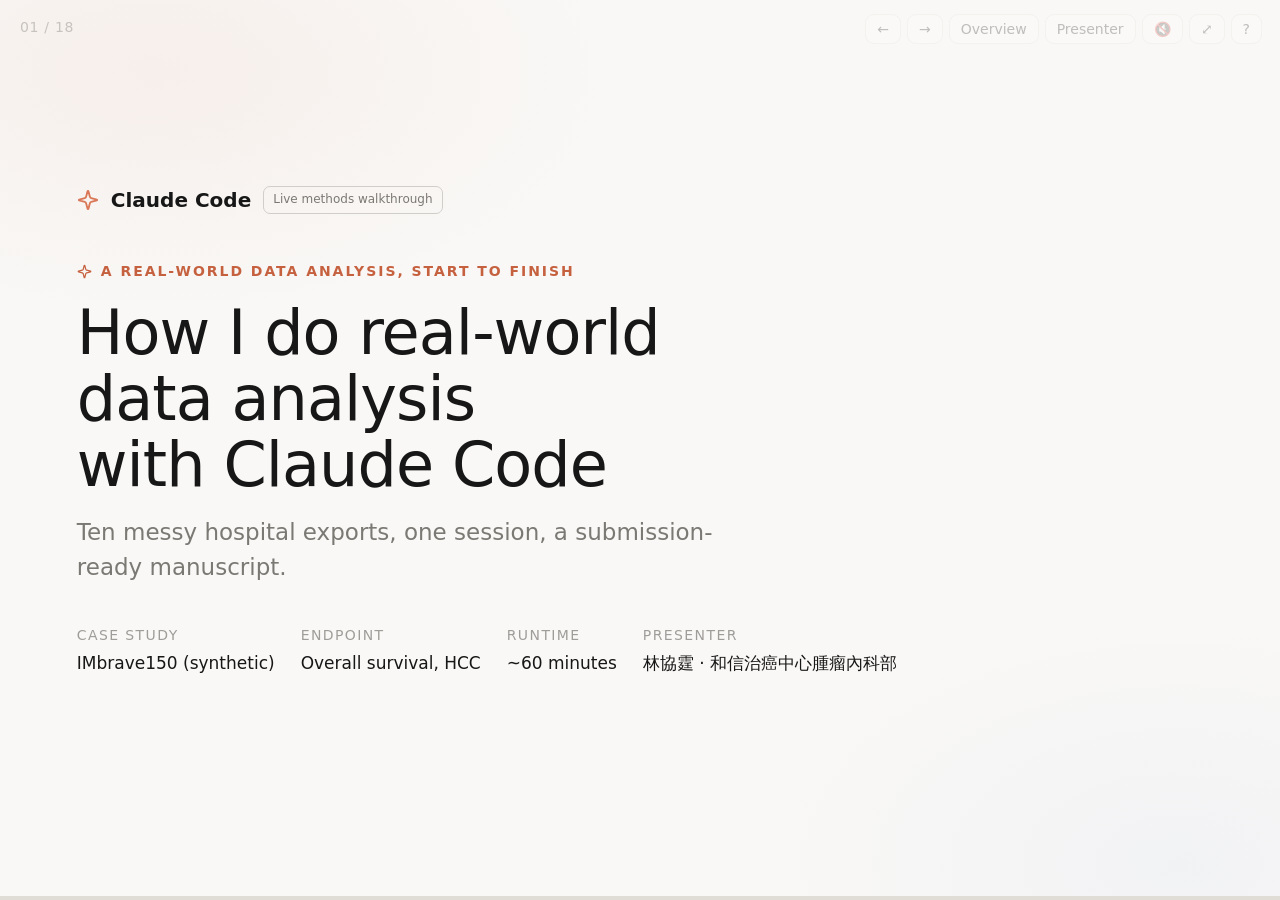
==== commit 1864c063: "Add opt-in synth sound effects to the deck A self-contained Web Audio SFX layer (no audio files — ev" ====
--- a/claude-demo/index.html
+++ b/claude-demo/index.html
@@ -22,6 +22,7 @@
     <button data-act="next" title="Next (→)">→</button>
     <button data-act="overview" title="Overview (O)">Overview</button>
     <button data-act="speaker" title="Presenter mode (S)">Presenter</button>
+    <button data-act="sound" title="Sound on/off (M)">🔇</button>
     <button data-act="full" title="Fullscreen (F)">⤢</button>
     <button data-act="help" title="Shortcuts (?)">?</button>
   </div>
@@ -59,6 +60,7 @@
         <kbd>i</kbd><span class="d">Toggle speaker notes 中/EN</span>
         <kbd>O</kbd><span class="d">Overview grid</span>
         <kbd>F</kbd><span class="d">Fullscreen</span>
+        <kbd>M</kbd><span class="d">Sound on/off (typing, tool, done beeps)</span>
         <kbd>C</kbd><span class="d">Chapter dots</span>
         <kbd>Home / End</kbd><span class="d">First / last scene</span>
         <kbd>?</kbd><span class="d">This help</span>
